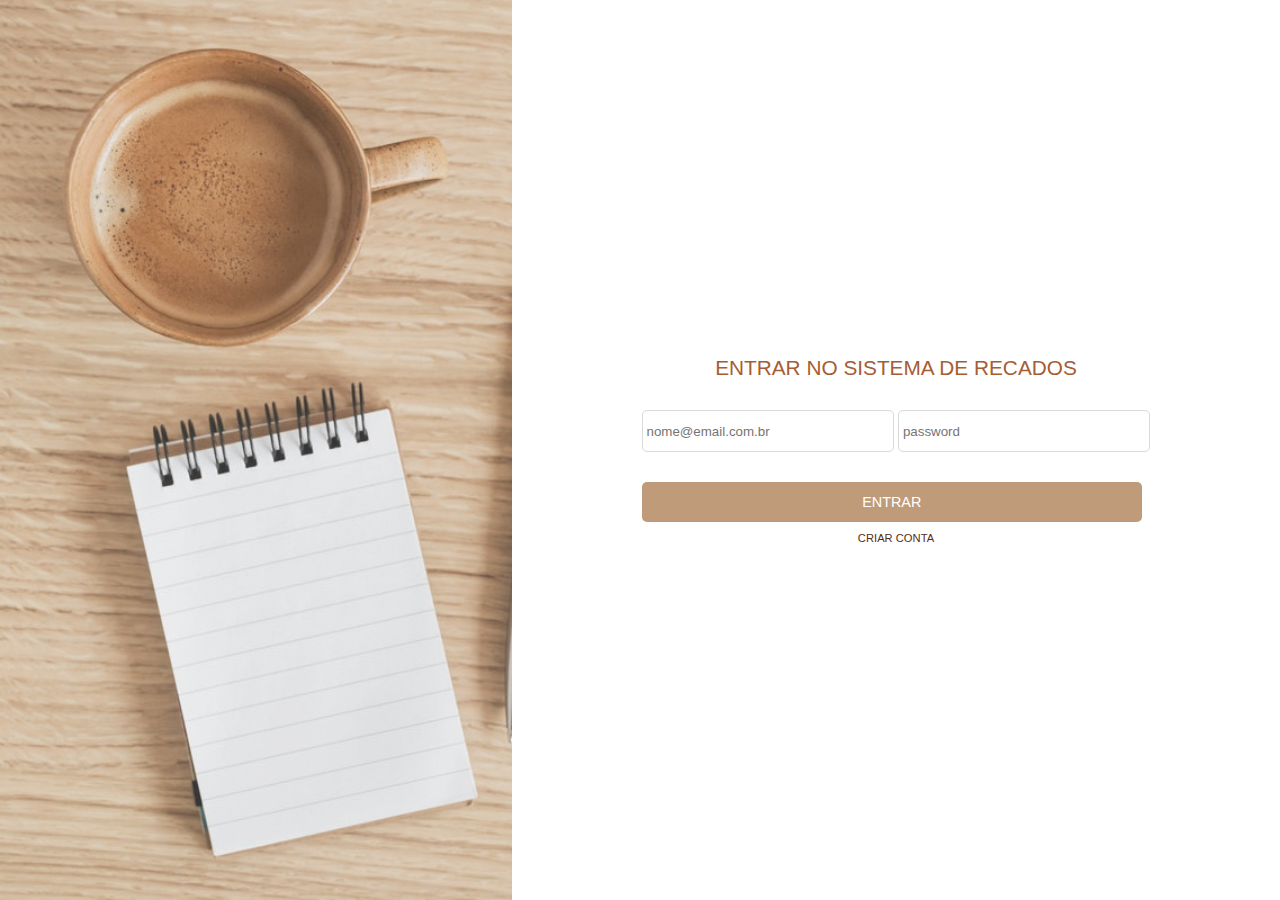
==== index.html @ ce0cc143 "Primeiro commit" ====
<!DOCTYPE html>
<html lang="pt-BR">
<head>
    <meta charset="UTF-8">
    <meta http-equiv="X-UA-Compatible" content="IE=edge">
    <meta name="viewport" content="width=device-width, initial-scale=1.0">
    <link rel="stylesheet" href="./css/style.css">
    <link rel="shortcut icon" href="./images/favicon.ico" type="image/x-icon">
    <title>Recados</title>
</head>
<body>
    <!-- logar ou criar um usuário -->
    
    <main>
        <section id="coluna1">
        
        </section>
        <section id="coluna2">
            <div id="div-entrar">
                <h2 id="texto-titulo">ENTRAR NO SISTEMA DE RECADOS</h2>
                <form>                    
                    <input type="email" class= "input-login" name="input-email" id="input-email" placeholder=" nome@email.com.br" required>                
                    
                    <input type="password" class= "input-login" name="input-senha" id="input-senha" placeholder=" password" required>
                
                    <input type="button" class="btn" value="ENTRAR">
                </form>
                <a href="./signup.html">CRIAR CONTA</a>
            </div>
        
        </section>
    </main>
    
</body>
</html>
---- css/style.css ----
:root {
    --cor0: #ffffff;
    --cor1: #d9d9d9;
    --cor2: #bf9b7a;
    --cor3: #d9bb90;
    --cor4: #592c12;
    --cor5: #a65d33;
}

* {
    margin: 0px;
    padding: 0px;
    border: 0px;
    font-family: sans-serif;
}

main {
    width: 100vw;
    height: 100vh;    
    position: relative;    
}
 
#coluna1 {
    width: 40vw;
    height: 100vh; 
    background-image:url(../images/capa.jpg);
    opacity: 80%;
    background-size: cover;    
    position: absolute;
    left: 0;
}

#coluna2 {
    width: 60vw;
    height: 100vh;        
    position: absolute;
    right: 0; 
    display: flex;
    align-items: flex-end;
    justify-content: center;       
}

#div-entrar {
    margin: auto;           
}

h2 {
    color: var(--cor5);
    font: normal normal lighter 1.3rem sans-serif;
    display: block;
    text-align: center;
    margin-bottom: 30px;
}

.input-login {
    width: 250px;
    height: 40px;
    border: 1px var(--cor1) solid; 
    border-radius: 5px;  
}

label {
    color: var(--cor4);
    font-size: 0.9rem;
}

.btn {
    margin-top: 30px;
    display: block;
    width: 500px;
    height: 40px;
    background-color: var(--cor2);
    border: none;
    border-radius: 5px;
    color: var(--cor0); 
    font: normal normal lighter 0.9rem Helvetica, sans-serif;   
}

a {
    color: var(--cor4);
    font: normal normal lighter 0.7rem Helvetica, sans-serif;    
    text-decoration: none;
    display: block;
    text-align: center;
    margin-top: 10px;
}

/* ---------------- CADASTRO ---------------- */

.input-signup {
    display: block;
    width: 500px;
    height: 40px;
    border: 1px var(--cor1) solid;
    margin-bottom: 15px;  
}

/* ----------------- PAINEL ----------------- */
.section-painel {
    max-width: 100vw;
    padding: 30px;  
}

#titulo-pagina {
    color: var(--cor5);
    font: normal normal lighter 1.3rem sans-serif;
    display: block;
    text-align: left;
    margin-bottom: 5px;
}

#form-painel {
    display: flex;
    justify-content:space-between; 
}

#input-desc {
    width: 300px;
    border: 1px var(--cor1) solid;
    border-radius: 5px;    
}

#input-det {
    display: flex;
    width: 800px;   
    border: 1px var(--cor1) solid;
    border-radius: 5px;    
}

#btn-salvar {
    width: 100px;
    height: 40px;
    margin-top: 0;
}

table {
    /* border: 1px solid var(--cor5); */
    color: var(--cor4);
    max-width: 100vw;    
}

td {
    border: 1px solid var(--cor5);
}
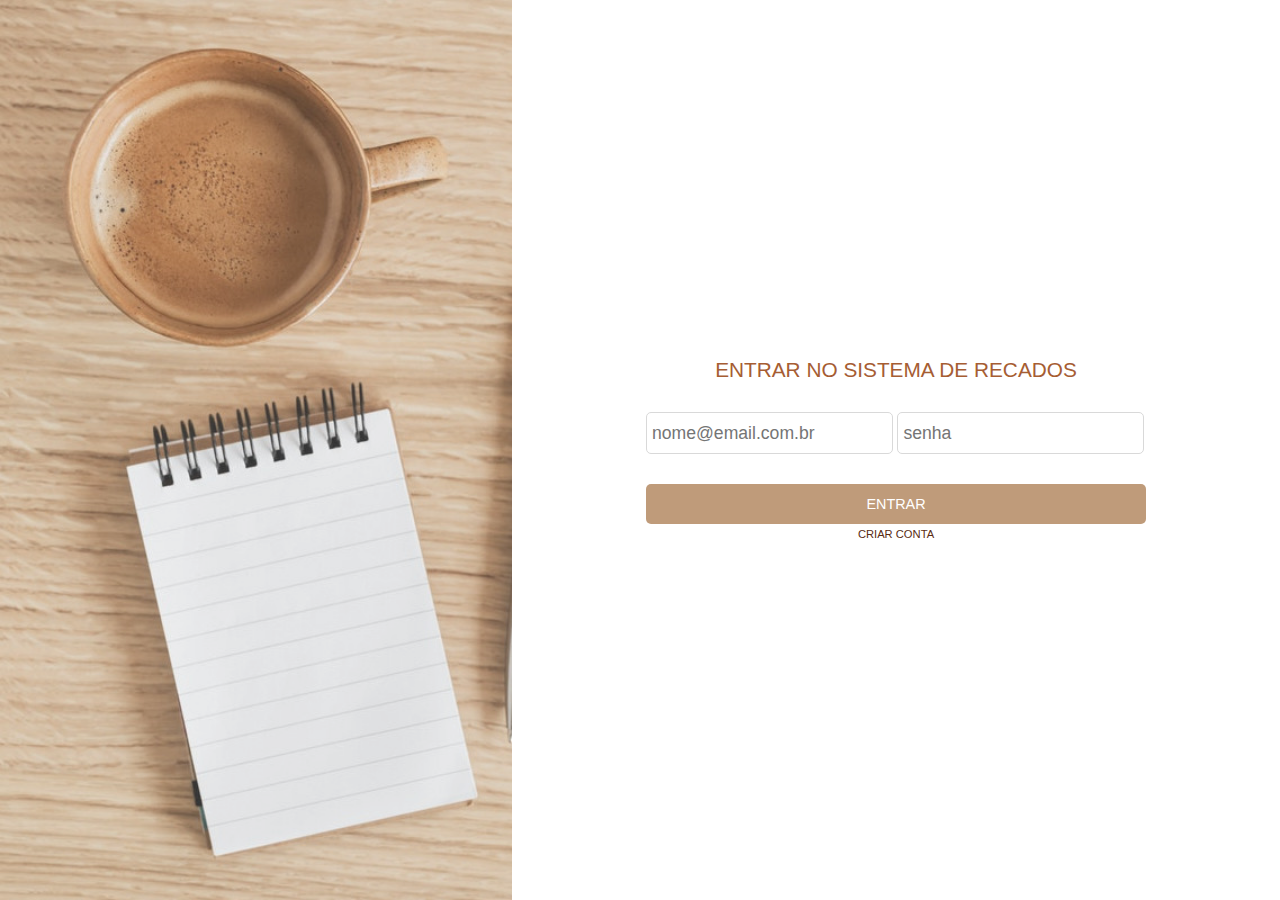
==== commit fd9dddc7: "atualizações gerais" ====
--- a/index.html
+++ b/index.html
@@ -6,30 +6,43 @@
     <meta name="viewport" content="width=device-width, initial-scale=1.0">
     <link rel="stylesheet" href="./css/style.css">
     <link rel="shortcut icon" href="./images/favicon.ico" type="image/x-icon">
-    <title>Recados</title>
+    <title>Sistema de Recados</title>
 </head>
 <body>
-    <!-- logar ou criar um usuário -->
-    
     <main>
         <section id="coluna1">
         
         </section>
+
         <section id="coluna2">
-            <div id="div-entrar">
+            <div id="div-principal">
+
                 <h2 id="texto-titulo">ENTRAR NO SISTEMA DE RECADOS</h2>
-                <form>                    
-                    <input type="email" class= "input-login" name="input-email" id="input-email" placeholder=" nome@email.com.br" required>                
-                    
-                    <input type="password" class= "input-login" name="input-senha" id="input-senha" placeholder=" password" required>
+
+                <form id="form-login"> 
+
+                    <input 
+                    type="email" 
+                    class= "input-login" 
+                    name="input-email" 
+                    id="input-email" 
+                    placeholder="nome@email.com.br">              
+                                       
+                    <input 
+                    type="password" 
+                    class= "input-login" 
+                    name="input-senha" 
+                    id="input-senha" 
+                    placeholder="senha">
                 
-                    <input type="button" class="btn" value="ENTRAR">
+                    <input type="submit" class="btn" value="ENTRAR">
+
                 </form>
-                <a href="./signup.html">CRIAR CONTA</a>
-            </div>
-        
+
+                <div><a id="link-criar" href="./signup.html">CRIAR CONTA</a></div>
+            </div>  
         </section>
     </main>
-    
+    <script src="./script/index.js"></script>
 </body>
 </html>--- a/css/style.css
+++ b/css/style.css
@@ -1,3 +1,5 @@
+/* ---------------- GERAL ---------------- */
+
 :root {
     --cor0: #ffffff;
     --cor1: #d9d9d9;
@@ -14,7 +16,7 @@
     font-family: sans-serif;
 }
 
-main {
+body {
     width: 100vw;
     height: 100vh;    
     position: relative;    
@@ -40,8 +42,9 @@
     justify-content: center;       
 }
 
-#div-entrar {
-    margin: auto;           
+#div-principal {
+    margin: auto;
+    text-align: center;
 }
 
 h2 {
@@ -52,19 +55,19 @@
     margin-bottom: 30px;
 }
 
-.input-login {
-    width: 250px;
+input{
+    padding: 0px 5px;
+}
+
+input.input-login {
+    width: 235px;
     height: 40px;
     border: 1px var(--cor1) solid; 
     border-radius: 5px;  
-}
-
-label {
-    color: var(--cor4);
-    font-size: 0.9rem;
-}
-
-.btn {
+    font-size: 1.1rem;
+}
+
+input.btn {
     margin-top: 30px;
     display: block;
     width: 500px;
@@ -73,37 +76,67 @@
     border: none;
     border-radius: 5px;
     color: var(--cor0); 
-    font: normal normal lighter 0.9rem Helvetica, sans-serif;   
+    font: normal normal lighter 0.9rem Helvetica, sans-serif; 
+    cursor: pointer;  
+}
+
+input.btn:hover {
+    background-color: var(--cor3);
 }
 
 a {
+    text-decoration: none;
     color: var(--cor4);
-    font: normal normal lighter 0.7rem Helvetica, sans-serif;    
-    text-decoration: none;
-    display: block;
-    text-align: center;
-    margin-top: 10px;
+    font: normal normal lighter 0.7rem Helvetica, sans-serif; 
+}
+
+a:hover{
+    font-weight: bolder;
 }
 
 /* ---------------- CADASTRO ---------------- */
 
-.input-signup {
-    display: block;
-    width: 500px;
+form {
+    text-align: left;
+}
+
+label {
+    color: var(--cor4);
+    font-size: 0.9rem;   
+}
+
+input.input-signup {
+    display: block;
+    width: 488px;
     height: 40px;
     border: 1px var(--cor1) solid;
     margin-bottom: 15px;  
+    font-size: 1.1rem;  
 }
 
 /* ----------------- PAINEL ----------------- */
-.section-painel {
+section.painel {
     max-width: 100vw;
-    padding: 30px;  
+    height: 100vh;      
+}
+
+div.painel-dados {
+    height: 80px;
+    padding: 30px;
+    background-color: var(--cor1);
+}
+
+div.painel-recados {
+    padding: 30px;
+    background-color: var(--cor0);
+    display: block;
+    position: relative;
+    justify-content: center;
 }
 
 #titulo-pagina {
     color: var(--cor5);
-    font: normal normal lighter 1.3rem sans-serif;
+    font: normal normal lighter 1.4rem sans-serif;
     display: block;
     text-align: left;
     margin-bottom: 5px;
@@ -115,14 +148,14 @@
 }
 
 #input-desc {
-    width: 300px;
+    width: 400px;
     border: 1px var(--cor1) solid;
     border-radius: 5px;    
 }
 
 #input-det {
     display: flex;
-    width: 800px;   
+    width: 900px;   
     border: 1px var(--cor1) solid;
     border-radius: 5px;    
 }
@@ -133,12 +166,68 @@
     margin-top: 0;
 }
 
-table {
-    /* border: 1px solid var(--cor5); */
-    color: var(--cor4);
-    max-width: 100vw;    
-}
-
-td {
-    border: 1px solid var(--cor5);
-}+table#tabela-recados {
+    width: 95%;    
+    max-width: 100vw;  
+    position: absolute;
+    border-collapse: collapse;
+    text-indent: 10px;
+}
+
+#th-codigo{
+    width: 150px;
+}
+
+#th-descricao{
+    width:450px;
+}
+
+#th-detalhamento{
+    width: 600px;
+}
+
+.linha {
+    height: 35px; 
+    border-top: 0; 
+    border-bottom: 1px solid var(--cor1);
+    border-left: 0;
+    border-right: 0;
+    font-size: 0.9rem;
+      
+}
+.linha:hover{
+    background-color: var(--cor1);
+    color: var(--cor4);    
+}
+
+input.btn-registros {
+    width: 80px;
+    height: 25px;  
+    border-radius: 10px;  
+}
+
+input.btn-registros:hover {
+    cursor: pointer;
+}
+
+tr#linha-inicial{
+    text-align: center;
+    color: var(--cor1);
+}
+
+th {    
+    height: 38px;
+    color: var(--cor0);
+    background-color: var(--cor3);
+    border-left: 0;
+    border-right: 0;  
+    text-align: left;  
+    font-size: 1.1rem; 
+};
+
+
+
+
+
+
+
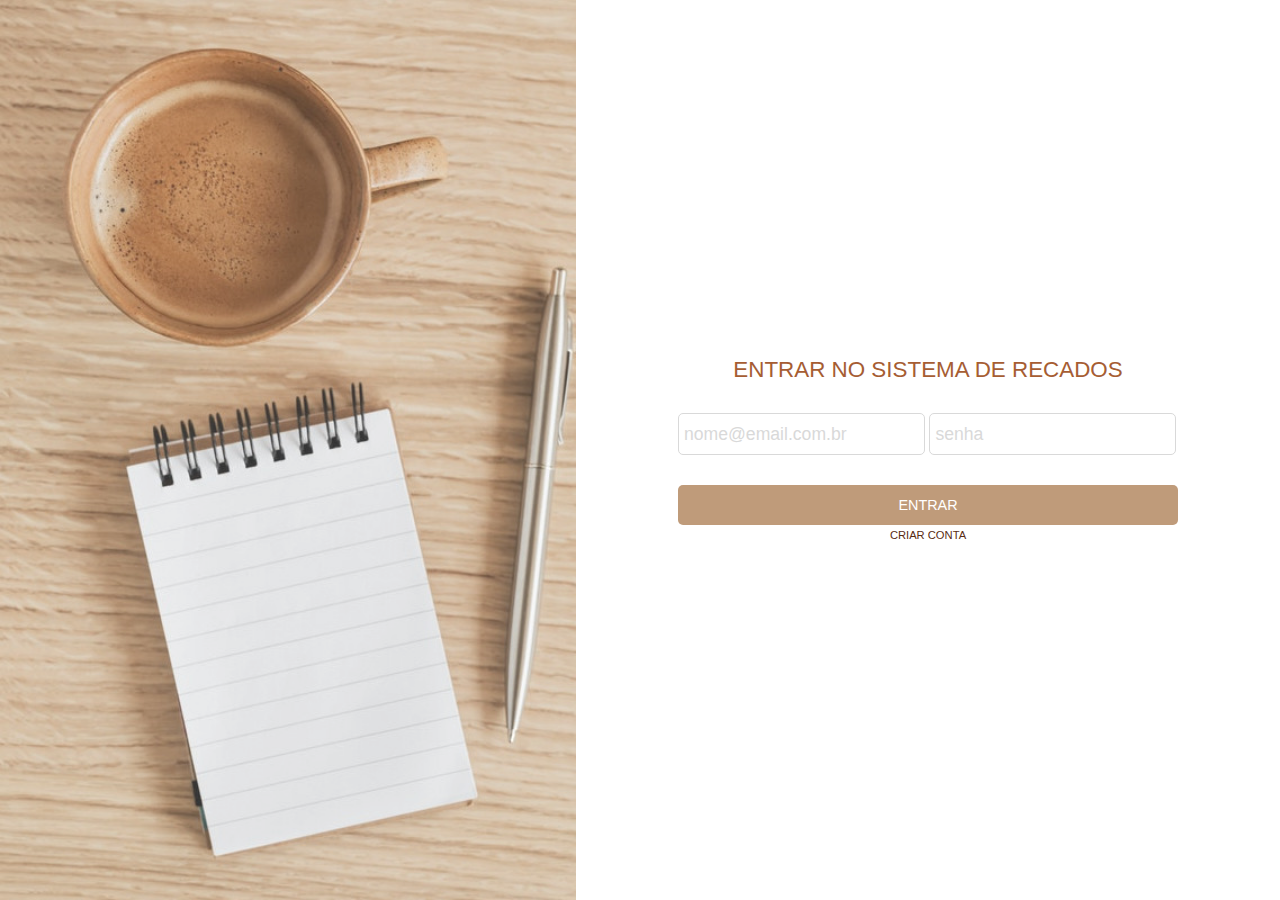
==== commit ebd0f47d: "atualizações gerais" ====
--- a/index.html
+++ b/index.html
@@ -10,9 +10,7 @@
 </head>
 <body>
     <main>
-        <section id="coluna1">
-        
-        </section>
+        <section id="coluna1"></section>
 
         <section id="coluna2">
             <div id="div-principal">
--- a/css/style.css
+++ b/css/style.css
@@ -1,5 +1,3 @@
-/* ---------------- GERAL ---------------- */
-
 :root {
     --cor0: #ffffff;
     --cor1: #d9d9d9;
@@ -23,7 +21,7 @@
 }
  
 #coluna1 {
-    width: 40vw;
+    width: 45vw;
     height: 100vh; 
     background-image:url(../images/capa.jpg);
     opacity: 80%;
@@ -33,7 +31,7 @@
 }
 
 #coluna2 {
-    width: 60vw;
+    width: 55vw;
     height: 100vh;        
     position: absolute;
     right: 0; 
@@ -49,7 +47,7 @@
 
 h2 {
     color: var(--cor5);
-    font: normal normal lighter 1.3rem sans-serif;
+    font: normal normal lighter 1.4em sans-serif;
     display: block;
     text-align: center;
     margin-bottom: 30px;
@@ -64,7 +62,7 @@
     height: 40px;
     border: 1px var(--cor1) solid; 
     border-radius: 5px;  
-    font-size: 1.1rem;
+    font-size: 1.1em;
 }
 
 input.btn {
@@ -76,18 +74,23 @@
     border: none;
     border-radius: 5px;
     color: var(--cor0); 
-    font: normal normal lighter 0.9rem Helvetica, sans-serif; 
+    font: normal normal lighter 0.9em Helvetica, sans-serif; 
     cursor: pointer;  
 }
 
 input.btn:hover {
     background-color: var(--cor3);
+}
+
+::placeholder{
+    color: var(--cor1);
+    font-weight: lighter;
 }
 
 a {
     text-decoration: none;
     color: var(--cor4);
-    font: normal normal lighter 0.7rem Helvetica, sans-serif; 
+    font: normal normal lighter 0.7em Helvetica, sans-serif; 
 }
 
 a:hover{
@@ -102,7 +105,7 @@
 
 label {
     color: var(--cor4);
-    font-size: 0.9rem;   
+    font-size: 0.9em;   
 }
 
 input.input-signup {
@@ -111,13 +114,13 @@
     height: 40px;
     border: 1px var(--cor1) solid;
     margin-bottom: 15px;  
-    font-size: 1.1rem;  
+    font-size: 1.1em;  
 }
 
 /* ----------------- PAINEL ----------------- */
 section.painel {
     max-width: 100vw;
-    height: 100vh;      
+    height: 100vh;   
 }
 
 div.painel-dados {
@@ -136,27 +139,39 @@
 
 #titulo-pagina {
     color: var(--cor5);
-    font: normal normal lighter 1.4rem sans-serif;
+    font: normal normal lighter 1.4em sans-serif;
     display: block;
     text-align: left;
     margin-bottom: 5px;
 }
 
+div.div-logout {
+    display: flex;
+    justify-content: flex-end;
+}
+
+#link-logout {    
+    color: var(--cor5);
+}
+
 #form-painel {
     display: flex;
     justify-content:space-between; 
 }
 
+#input-numero-id {
+    width: 100px;   
+    border-radius: 5px;    
+}
+
 #input-desc {
-    width: 400px;
-    border: 1px var(--cor1) solid;
+    width: 400px; 
     border-radius: 5px;    
 }
 
 #input-det {
     display: flex;
-    width: 900px;   
-    border: 1px var(--cor1) solid;
+    width: 800px;       
     border-radius: 5px;    
 }
 
@@ -166,7 +181,7 @@
     margin-top: 0;
 }
 
-table#tabela-recados {
+#tabela-recados {
     width: 95%;    
     max-width: 100vw;  
     position: absolute;
@@ -192,9 +207,9 @@
     border-bottom: 1px solid var(--cor1);
     border-left: 0;
     border-right: 0;
-    font-size: 0.9rem;
-      
-}
+    font-size: 0.9em;
+}
+
 .linha:hover{
     background-color: var(--cor1);
     color: var(--cor4);    
@@ -210,7 +225,7 @@
     cursor: pointer;
 }
 
-tr#linha-inicial{
+#linha-inicial{
     text-align: center;
     color: var(--cor1);
 }
@@ -222,12 +237,5 @@
     border-left: 0;
     border-right: 0;  
     text-align: left;  
-    font-size: 1.1rem; 
-};
-
-
-
-
-
-
-
+    font-size: 1.1em; 
+}